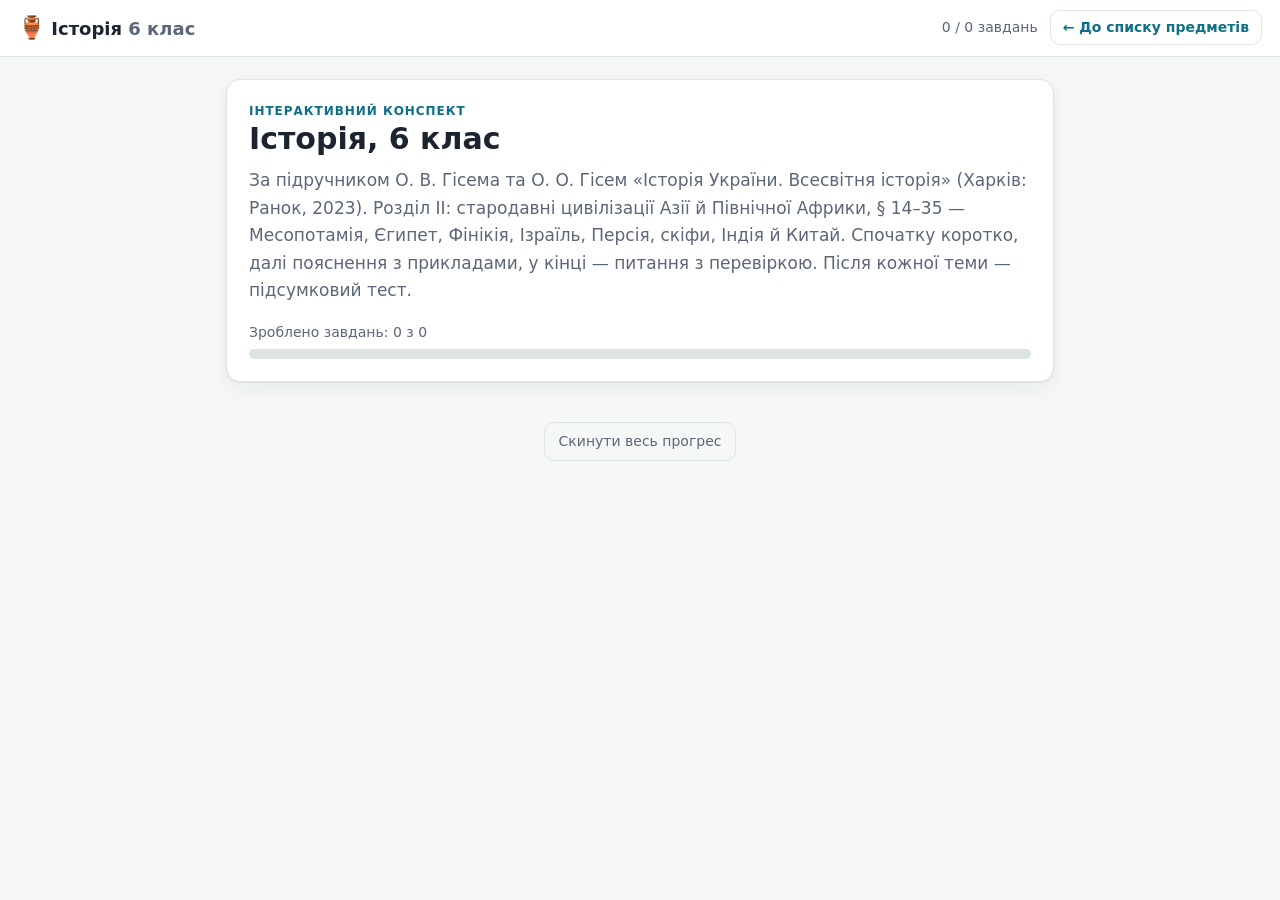
==== course/index.html @ 1e5e038b "[IST-0] Каркас курсу історії 6 класу: рушій, харнес, реєстри змісту й помилок Рушій і стилі — як у «" ====
<!doctype html>
<html lang="uk">
<head>
  <meta charset="utf-8">
  <meta name="viewport" content="width=device-width, initial-scale=1">
  <title>Історія 6 клас</title>
  <!-- Іконка вшита в сторінку: інакше браузер сам піде по /favicon.ico і зловить 404. -->
  <link rel="icon" href="data:image/svg+xml,%3Csvg xmlns='http://www.w3.org/2000/svg' viewBox='0 0 100 100'%3E%3Ctext y='.92em' font-size='92'%3E%F0%9F%8F%BA%3C/text%3E%3C/svg%3E">
  <link rel="stylesheet" href="css/app.css">
</head>
<body>
  <header class="topbar">
    <a class="brand" href="#/"><span class="globe">🏺</span> Історія <span>6 клас</span></a>
    <span class="spacer"></span>
    <span class="bar-label" id="progressMini"></span>
    <!-- Усі курси Лізи зібрані на liza-school.github.io. Посилання абсолютне,
         щоб працювало і онлайн, і з file:// при подвійному кліку. -->
    <a class="subjects-link" href="https://liza-school.github.io/" title="До списку предметів">← <span class="full">До списку предметів</span><span class="short">Предмети</span></a>
  </header>

  <main id="app"></main>

  <script src="js/engine.js"></script>
  <script src="js/lessons/p14.js"></script>
  <script src="js/lessons/p15.js"></script>
  <script src="js/lessons/p16.js"></script>
  <script src="js/lessons/p17.js"></script>
  <script src="js/lessons/p18.js"></script>
  <script src="js/lessons/p19.js"></script>
  <script src="js/lessons/test1.js"></script>
  <script src="js/lessons/p20.js"></script>
  <script src="js/lessons/p21.js"></script>
  <script src="js/lessons/p22.js"></script>
  <script src="js/lessons/p23.js"></script>
  <script src="js/lessons/p24.js"></script>
  <script src="js/lessons/test2.js"></script>
  <script src="js/lessons/p25.js"></script>
  <script src="js/lessons/p26.js"></script>
  <script src="js/lessons/p27.js"></script>
  <script src="js/lessons/p28.js"></script>
  <script src="js/lessons/p29.js"></script>
  <script src="js/lessons/test3.js"></script>
  <script src="js/lessons/p30.js"></script>
  <script src="js/lessons/p31.js"></script>
  <script src="js/lessons/p32.js"></script>
  <script src="js/lessons/p33.js"></script>
  <script src="js/lessons/p34.js"></script>
  <script src="js/lessons/p35.js"></script>
  <script src="js/lessons/test4.js"></script>
  <script>COURSE.start();</script>
</body>
</html>
---- course/css/app.css ----
/* Історія 6 клас — інтерактивний конспект. Оформлення спільне з «Географією» та «Природою»; свій лише колір курсу. */

:root {
  --bg: #f5f8f6;
  --bg-soft: #ffffff;
  --text: #1c2430;
  --text-dim: #5b6678;
  --border: #dde5e2;
  --accent: #0e6f86;
  --accent-soft: #e1f1f5;
  --green: #1e9e63;
  --green-soft: #e3f7ec;
  --red: #d64545;
  --red-soft: #fdeaea;
  --yellow: #b8860b;
  --yellow-soft: #fdf5dd;
  --blue: #2f6df6;
  --blue-soft: #e8efff;
  --local: #a8562b;
  --local-soft: #fbeee5;
  --game: #7b4fd8;
  --game-soft: #f0eaff;
  --potter: #8e2f4f;
  --potter-soft: #fdeaf0;
  --horse: #8a6d1f;
  --horse-soft: #f8f1d8;
  --radius: 14px;
  --shadow: 0 1px 2px rgba(20, 35, 30, .06), 0 6px 20px rgba(20, 35, 30, .06);
  --sans: "Segoe UI", Inter, system-ui, -apple-system, Roboto, sans-serif;
}

@media (prefers-color-scheme: dark) {
  :root {
    --bg: #141a19;
    --bg-soft: #1b2322;
    --text: #e8eeea;
    --text-dim: #a2aeb0;
    --border: #2b3533;
    --accent: #5bc2da;
    --accent-soft: #142c33;
    --green: #4bd18b;
    --green-soft: #16301f;
    --red: #ff7a7a;
    --red-soft: #331a1c;
    --yellow: #e3bb4c;
    --yellow-soft: #302a16;
    --blue: #6f9bff;
    --blue-soft: #1c2740;
    --local: #e0a271;
    --local-soft: #2b1e15;
    --game: #b699ff;
    --game-soft: #241d3c;
    --potter: #f09ab8;
    --potter-soft: #2e1420;
    --horse: #d8bb63;
    --horse-soft: #2a2415;
    --shadow: 0 1px 2px rgba(0, 0, 0, .3), 0 8px 24px rgba(0, 0, 0, .35);
  }
}

* { box-sizing: border-box; }

body {
  margin: 0;
  background: var(--bg);
  color: var(--text);
  font: 17px/1.62 var(--sans);
}

a { color: var(--accent); }

.topbar {
  position: sticky;
  top: 0;
  z-index: 5;
  display: flex;
  align-items: center;
  gap: 12px;
  padding: 10px 18px;
  background: var(--bg-soft);
  border-bottom: 1px solid var(--border);
}

.brand {
  font-weight: 700;
  text-decoration: none;
  color: var(--text);
  font-size: 18px;
}

.brand span { color: var(--text-dim); font-weight: 600; }
.brand .globe { font-size: 22px; }
.spacer { flex: 1; }
.bar-label { color: var(--text-dim); font-size: 14px; }

/* Кнопка «До списку предметів» у шапці. На вузькому екрані — коротший підпис. */
.subjects-link {
  font-size: 14px;
  font-weight: 600;
  color: var(--accent);
  text-decoration: none;
  white-space: nowrap;
  border: 1px solid var(--border);
  border-radius: 10px;
  padding: 5px 12px;
}

.subjects-link:hover { background: var(--accent-soft); border-color: var(--accent); }
.subjects-link .short { display: none; }

@media (max-width: 620px) {
  /* Бренд — першим рядком, прогрес і кнопка — другим, щоб назва не ламалась на три рядки. */
  .topbar { flex-wrap: wrap; row-gap: 6px; }
  .topbar .brand { flex-basis: 100%; }
  .topbar .spacer { display: none; }
  .subjects-link { margin-left: auto; }
  .subjects-link .full { display: none; }
  .subjects-link .short { display: inline; }
}

main {
  max-width: 860px;
  margin: 0 auto;
  padding: 22px 16px 80px;
}

h1 { font-size: 30px; margin: 0 0 6px; line-height: 1.2; }
h2 { font-size: 23px; margin: 28px 0 10px; }
h3 { font-size: 19px; margin: 18px 0 8px; }
p { margin: 10px 0; }
ul, ol { margin: 10px 0; padding-left: 24px; }
li { margin: 4px 0; }

.kicker {
  text-transform: uppercase;
  letter-spacing: .08em;
  font-size: 12px;
  font-weight: 700;
  color: var(--accent);
}

.lead { color: var(--text-dim); }

.hero {
  background: var(--bg-soft);
  border: 1px solid var(--border);
  border-radius: var(--radius);
  padding: 22px;
  box-shadow: var(--shadow);
}

.bar {
  position: relative;
  height: 10px;
  border-radius: 999px;
  background: var(--border);
  overflow: hidden;
}

.bar i {
  position: absolute;
  inset: 0 auto 0 0;
  background: var(--accent);
  border-radius: 999px;
  transition: width .3s;
}

.overall { margin-top: 16px; }
.overall .bar-label { display: block; margin-bottom: 6px; }

.cards { display: grid; gap: 12px; margin-top: 20px; }

.card {
  display: block;
  text-decoration: none;
  color: inherit;
  background: var(--bg-soft);
  border: 1px solid var(--border);
  border-radius: var(--radius);
  padding: 16px 18px;
  box-shadow: var(--shadow);
}

.card:hover { border-color: var(--accent); }
.card .num { color: var(--accent); font-weight: 700; }
.card .title { font-weight: 700; font-size: 18px; margin: 2px 0 4px; }
.card .sub { color: var(--text-dim); font-size: 15px; }
.card .stat { color: var(--text-dim); font-size: 14px; margin-top: 10px; }
.card.exam { border-color: var(--accent); background: var(--accent-soft); }

.goals {
  background: var(--accent-soft);
  border-radius: var(--radius);
  padding: 12px 18px;
  margin: 16px 0;
}

.goals b { display: block; margin-bottom: 4px; }

.block {
  background: var(--bg-soft);
  border: 1px solid var(--border);
  border-radius: var(--radius);
  padding: 4px 18px 14px;
  margin: 16px 0;
  box-shadow: var(--shadow);
}

.block.plain { background: none; border: none; box-shadow: none; padding: 0 2px; }

.block-head {
  display: flex;
  align-items: center;
  gap: 10px;
  padding: 12px 0 6px;
  font-weight: 700;
}

.tag {
  font-size: 11px;
  text-transform: uppercase;
  letter-spacing: .06em;
  padding: 3px 8px;
  border-radius: 999px;
  background: var(--accent-soft);
  color: var(--accent);
  font-weight: 700;
}

.done-mark { margin-left: auto; color: var(--green); font-weight: 700; }

.block.note { background: var(--yellow-soft); border-color: var(--yellow); }
.block.note .tag { background: var(--yellow); color: #fff; }
.block.cherkasy { background: var(--local-soft); border-color: var(--local); }
.block.cherkasy .tag { background: var(--local); color: #fff; }
.block.ukraine { background: var(--blue-soft); border-color: var(--blue); }
.block.ukraine .tag { background: var(--blue); color: #fff; }
.block.life { background: var(--green-soft); border-color: var(--green); }
.block.life .tag { background: var(--green); color: #fff; }
.block.game { background: var(--game-soft); border-color: var(--game); }
.block.game .tag { background: var(--game); color: #fff; }
.block.potter { background: var(--potter-soft); border-color: var(--potter); }
.block.potter .tag { background: var(--potter); color: #fff; }
.block.horse { background: var(--horse-soft); border-color: var(--horse); }
.block.horse .tag { background: var(--horse); color: #fff; }
.block.errata { background: var(--red-soft); border-color: var(--red); }
.block.errata .tag { background: var(--red); color: #fff; }

.errata-row { margin: 8px 0; }
.errata-row.book { color: var(--text-dim); }
.errata-row.truth b { color: var(--red); }
.errata-row.say b { color: var(--green); }

.figure { margin: 16px 0; }

.figure img {
  display: block;
  width: 100%;
  height: auto;
  border: 1px solid var(--border);
  border-radius: 10px;
  background: #fff;
}

.figure figcaption {
  color: var(--text-dim);
  font-size: 14px;
  margin-top: 6px;
}

.gallery { display: grid; gap: 12px; margin: 16px 0; }
.gallery .figure { margin: 0; }
.gallery.cols2 { grid-template-columns: repeat(2, 1fr); }
.gallery.cols3 { grid-template-columns: repeat(3, 1fr); }

@media (max-width: 620px) {
  .gallery.cols2,
  .gallery.cols3 { grid-template-columns: 1fr; }
}

.block .figure { margin: 12px 0 4px; }
.block.summary { background: var(--accent-soft); border-color: var(--accent); }

.terms { width: 100%; border-collapse: collapse; margin: 8px 0; }
.terms td { border-top: 1px solid var(--border); padding: 8px 6px; vertical-align: top; }
.terms td:first-child { font-weight: 700; width: 34%; }

/* Перелік Міжнародних років ООН: рік вузькою колонкою, назва — рештою. */
.years { width: 100%; border-collapse: collapse; margin: 8px 0; }
.years td { border-top: 1px solid var(--border); padding: 5px 6px; vertical-align: top; }
.years td:first-child { font-weight: 700; width: 4.5em; color: var(--accent); }

.book-wording {
  display: block;
  margin-top: 4px;
  font-size: 14px;
  font-style: italic;
  color: var(--text-dim);
}

details { margin: 8px 0; }
summary { cursor: pointer; color: var(--accent); font-weight: 600; }

.options { display: grid; gap: 8px; margin: 10px 0; }

.option {
  display: flex;
  align-items: flex-start;
  gap: 10px;
  text-align: left;
  font: inherit;
  color: inherit;
  background: var(--bg);
  border: 1px solid var(--border);
  border-radius: 10px;
  padding: 10px 12px;
  cursor: pointer;
}

.option:hover { border-color: var(--accent); }
.option .letter { font-weight: 700; color: var(--text-dim); }
.option.right { background: var(--green-soft); border-color: var(--green); }
.option.wrong { background: var(--red-soft); border-color: var(--red); }
.option.picked { border-color: var(--accent); background: var(--accent-soft); }
.option.picked .letter { color: var(--accent); }

.chips { display: flex; flex-wrap: wrap; gap: 8px; margin: 10px 0; }

.chip {
  font: inherit;
  color: inherit;
  background: var(--bg);
  border: 1px solid var(--border);
  border-radius: 999px;
  padding: 6px 14px;
  cursor: pointer;
}

.chip:hover { border-color: var(--accent); }
.chip.used { opacity: .35; pointer-events: none; }
.chip.right { background: var(--green-soft); border-color: var(--green); }
.chip.wrong { background: var(--red-soft); border-color: var(--red); }

.slots { display: grid; gap: 6px; margin: 10px 0; }
.slot { border: 1px dashed var(--border); border-radius: 10px; padding: 8px 12px; color: var(--text-dim); }
.slot.filled { border-style: solid; color: var(--text); }

.answer-input {
  font: inherit;
  color: inherit;
  background: var(--bg);
  border: 1px solid var(--border);
  border-radius: 10px;
  padding: 9px 12px;
  width: 100%;
  max-width: 360px;
}

.toolbar { display: flex; flex-wrap: wrap; gap: 8px; margin: 10px 0 4px; }

.btn {
  font: inherit;
  font-weight: 600;
  border: 1px solid var(--accent);
  background: var(--accent);
  color: #fff;
  border-radius: 10px;
  padding: 8px 16px;
  cursor: pointer;
}

.btn.flat { background: none; color: var(--accent); }
.btn:disabled { opacity: .5; cursor: default; }

.ghost-btn {
  font: inherit;
  border: 1px solid var(--border);
  background: none;
  color: var(--text-dim);
  border-radius: 10px;
  padding: 7px 14px;
  cursor: pointer;
  text-decoration: none;
}

.verdict { margin-top: 8px; min-height: 22px; font-size: 16px; }
.verdict.ok { color: var(--green); font-weight: 600; }
.verdict.no { color: var(--red); }

.navrow { display: flex; justify-content: space-between; gap: 12px; margin-top: 30px; }

.score {
  background: var(--bg-soft);
  border: 1px solid var(--border);
  border-radius: var(--radius);
  padding: 14px 18px;
  margin: 18px 0;
  box-shadow: var(--shadow);
}

footer.page-foot { color: var(--text-dim); font-size: 14px; margin-top: 40px; text-align: center; }

/* Головна літератури: картки згруповані за розділами підручника. */
.group-title { font-size: 20px; margin: 28px 0 0; }
.group-title small { display: block; color: var(--text-dim); font-size: 15px; font-weight: 400; }
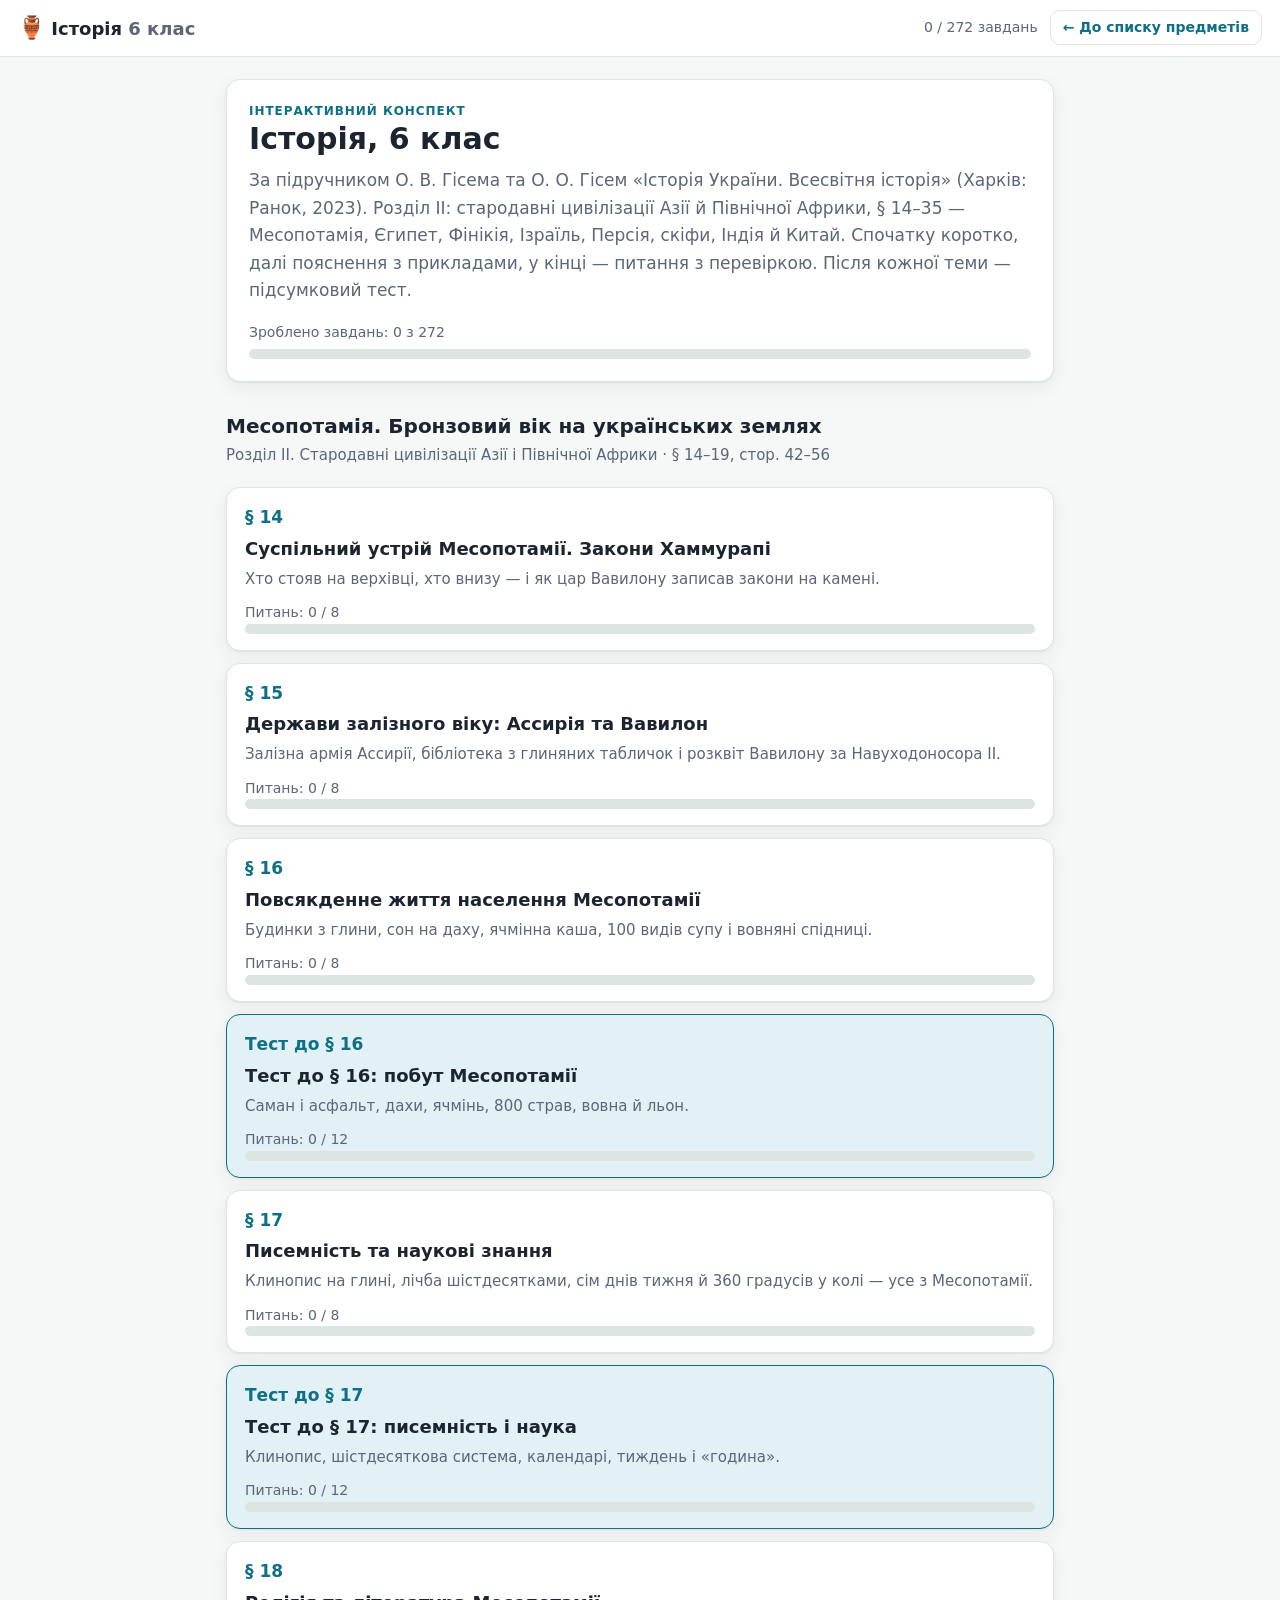
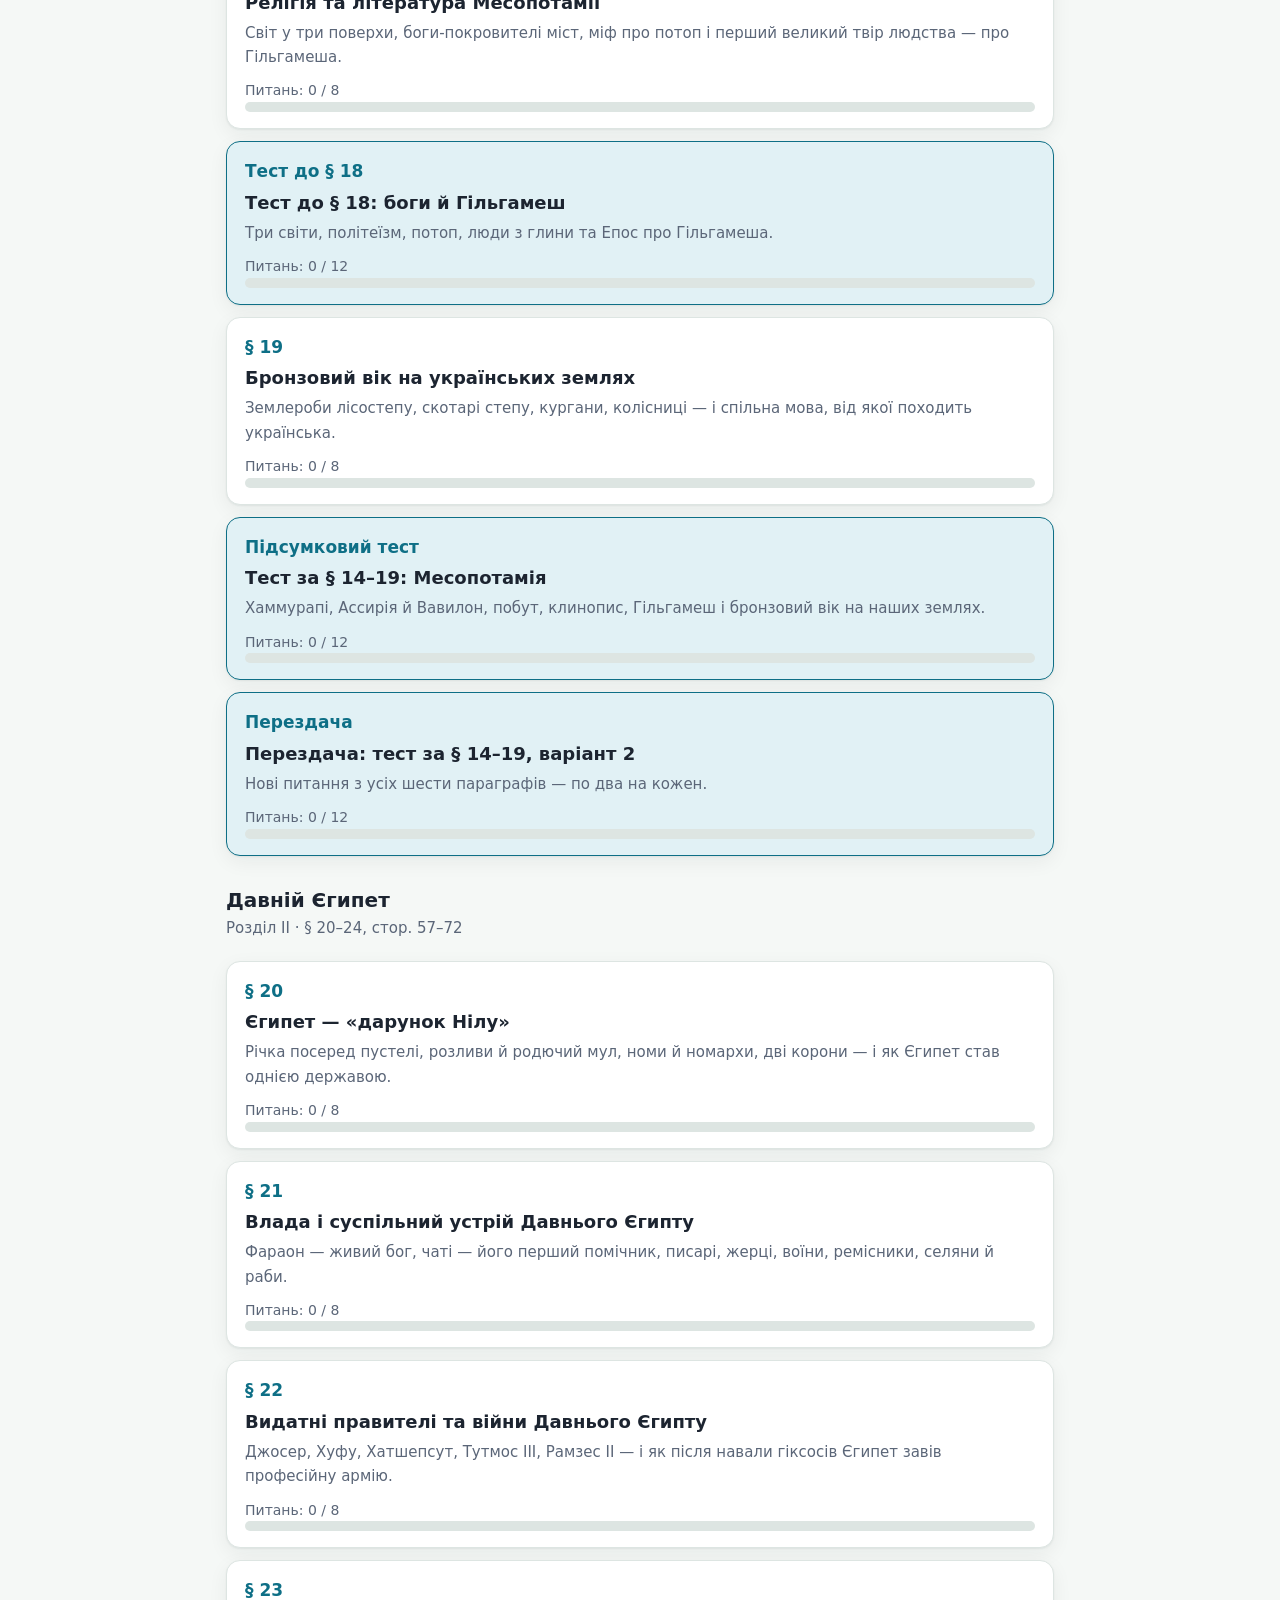
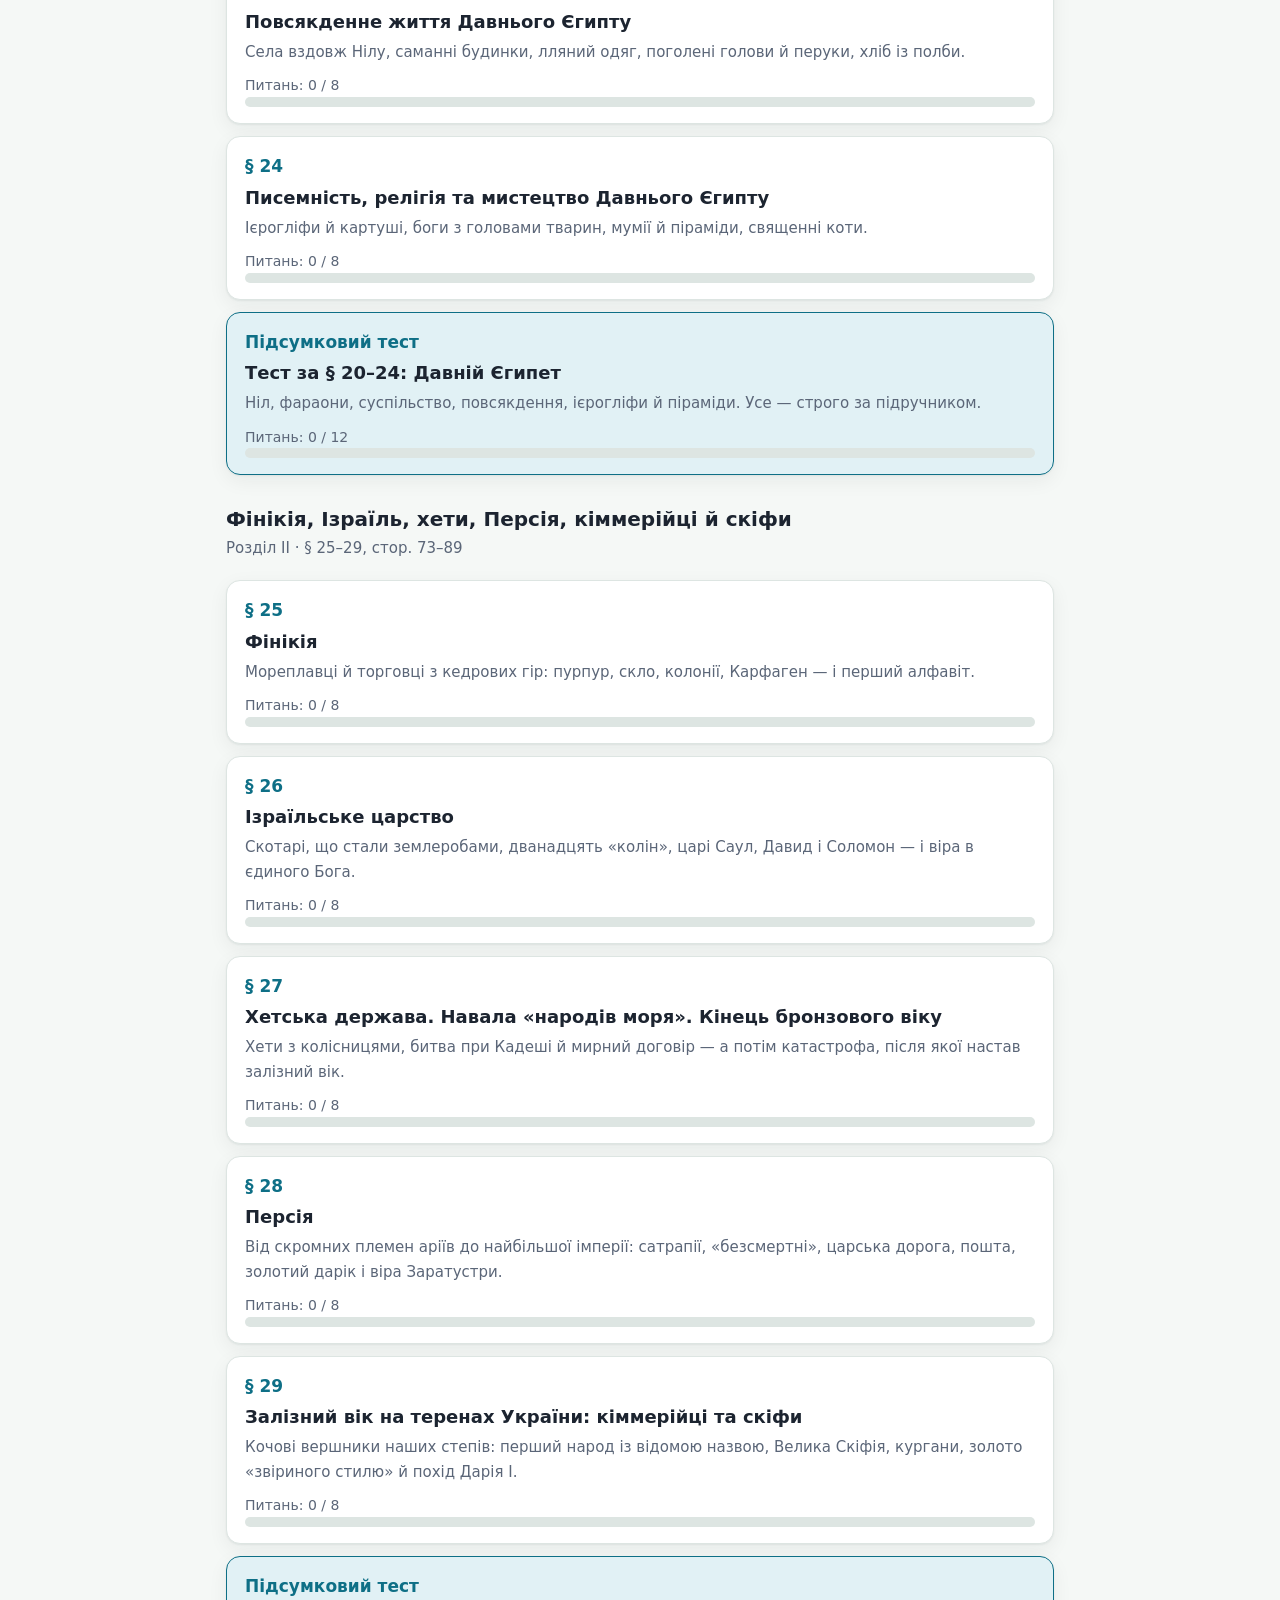
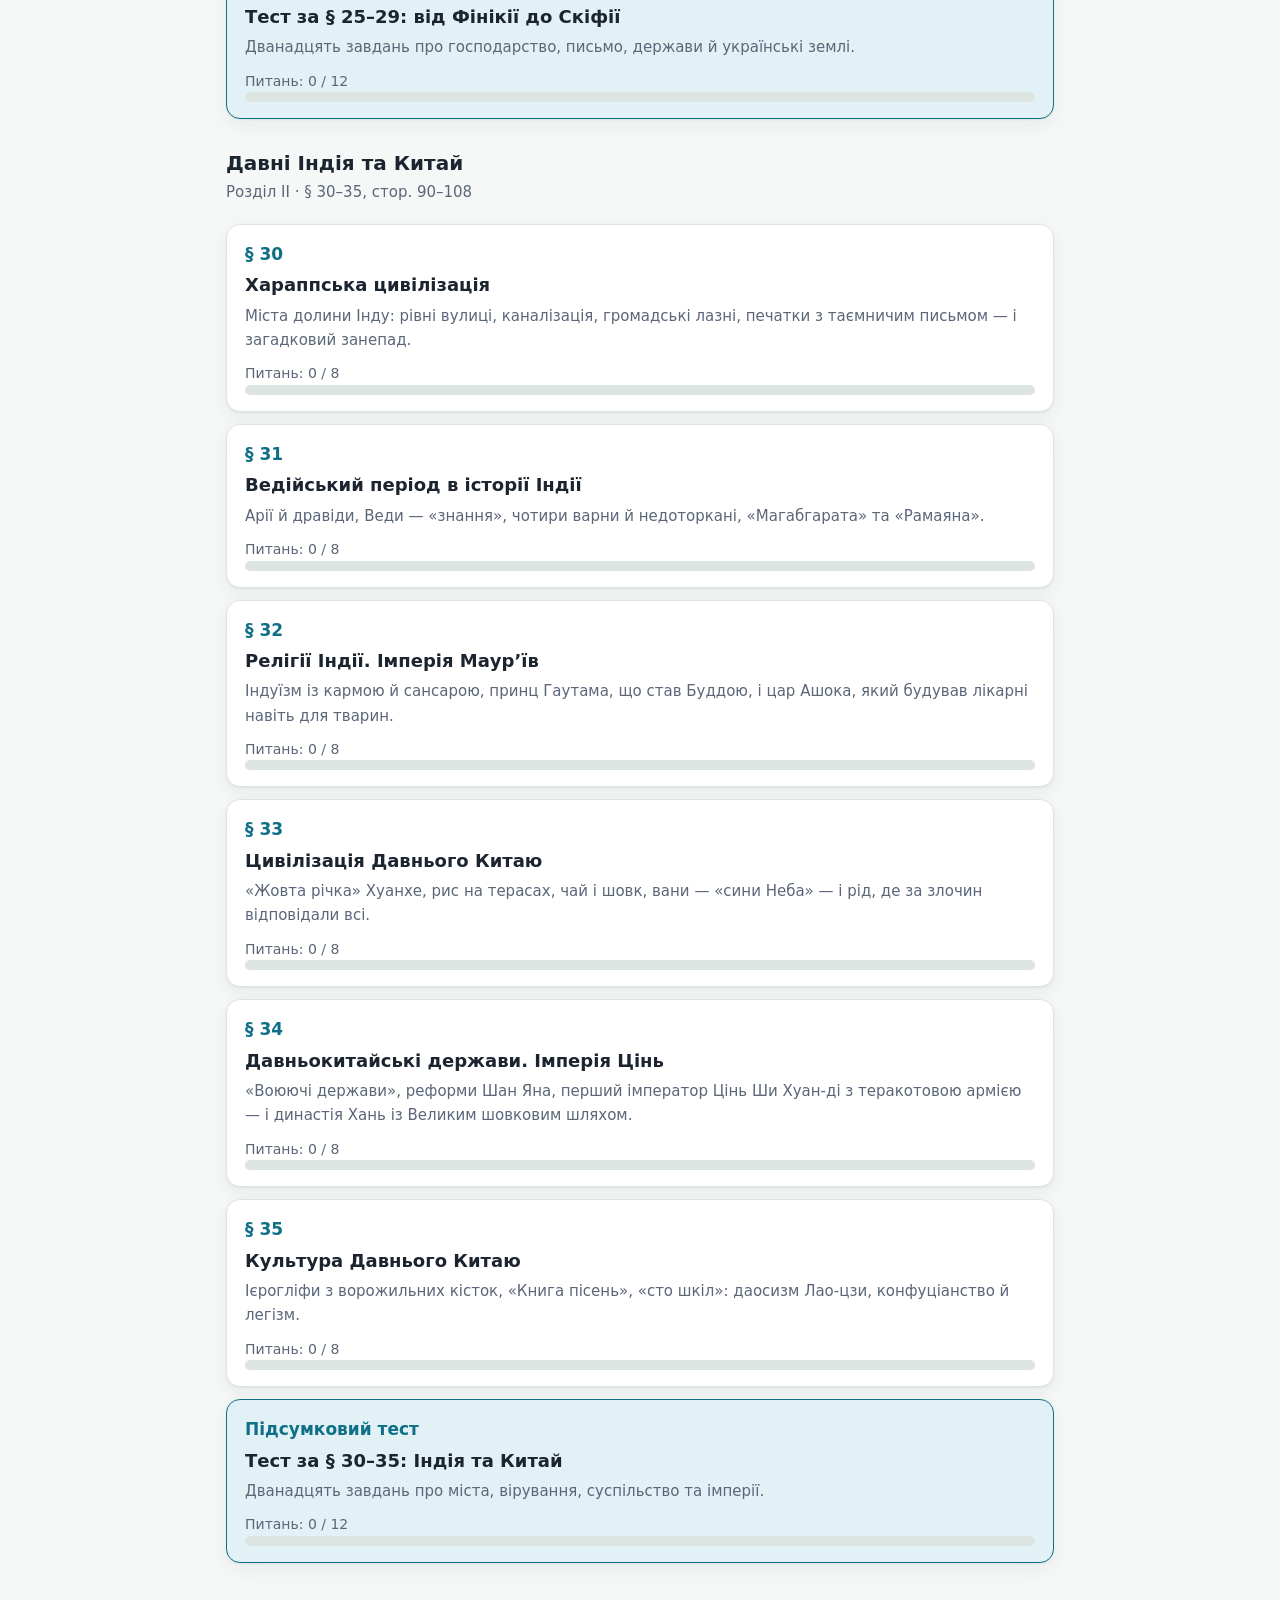
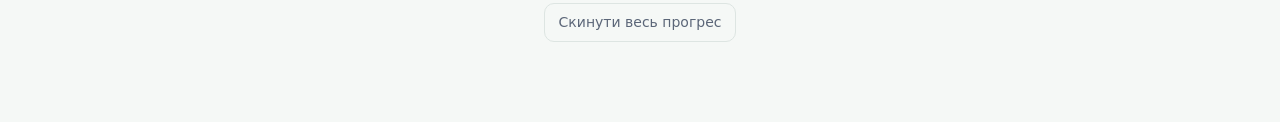
==== commit 990abbb2: "[IST-0] Тренувальні тести до § 16–18 і перездача за § 14–19 Co-Authored-By: Claude Sonnet 5.5 <norep" ====
--- a/course/index.html
+++ b/course/index.html
@@ -24,10 +24,14 @@
   <script src="js/lessons/p14.js"></script>
   <script src="js/lessons/p15.js"></script>
   <script src="js/lessons/p16.js"></script>
+  <script src="js/lessons/test5.js"></script>
   <script src="js/lessons/p17.js"></script>
+  <script src="js/lessons/test6.js"></script>
   <script src="js/lessons/p18.js"></script>
+  <script src="js/lessons/test7.js"></script>
   <script src="js/lessons/p19.js"></script>
   <script src="js/lessons/test1.js"></script>
+  <script src="js/lessons/test8.js"></script>
   <script src="js/lessons/p20.js"></script>
   <script src="js/lessons/p21.js"></script>
   <script src="js/lessons/p22.js"></script>
